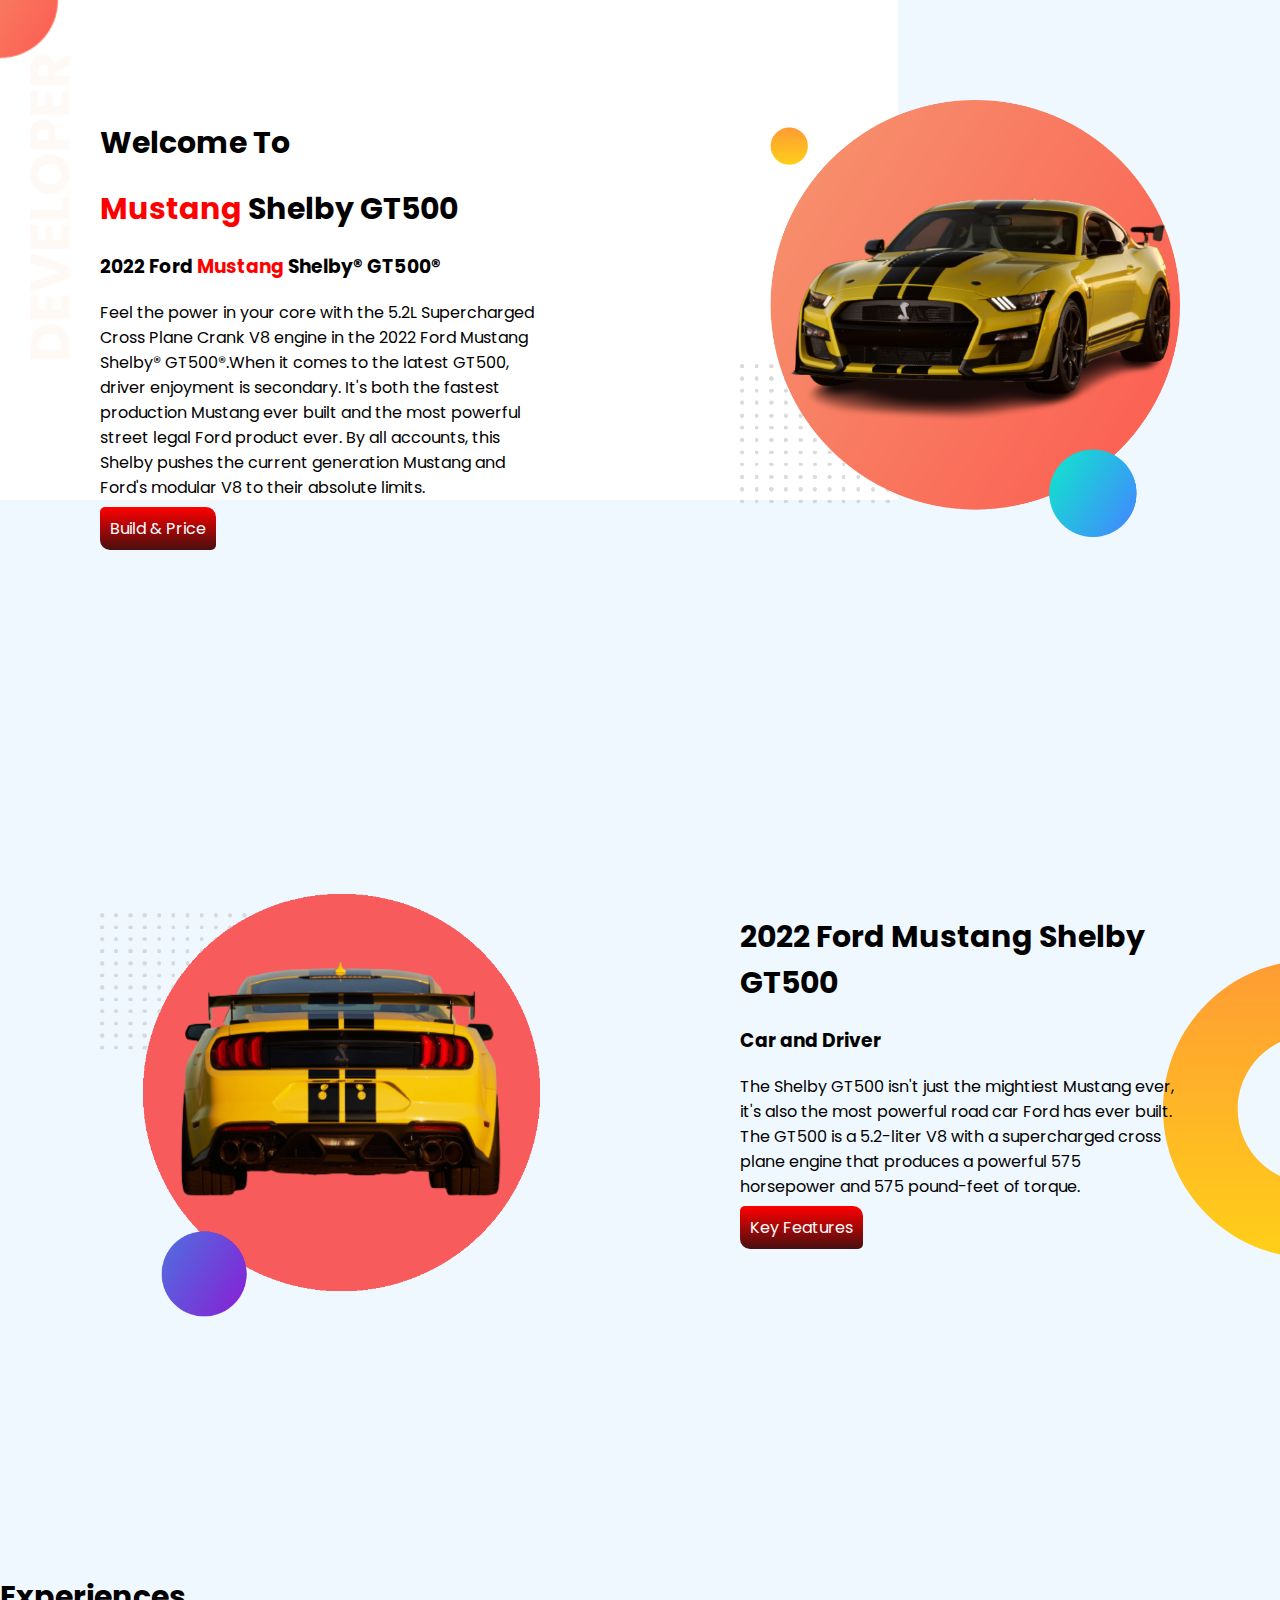
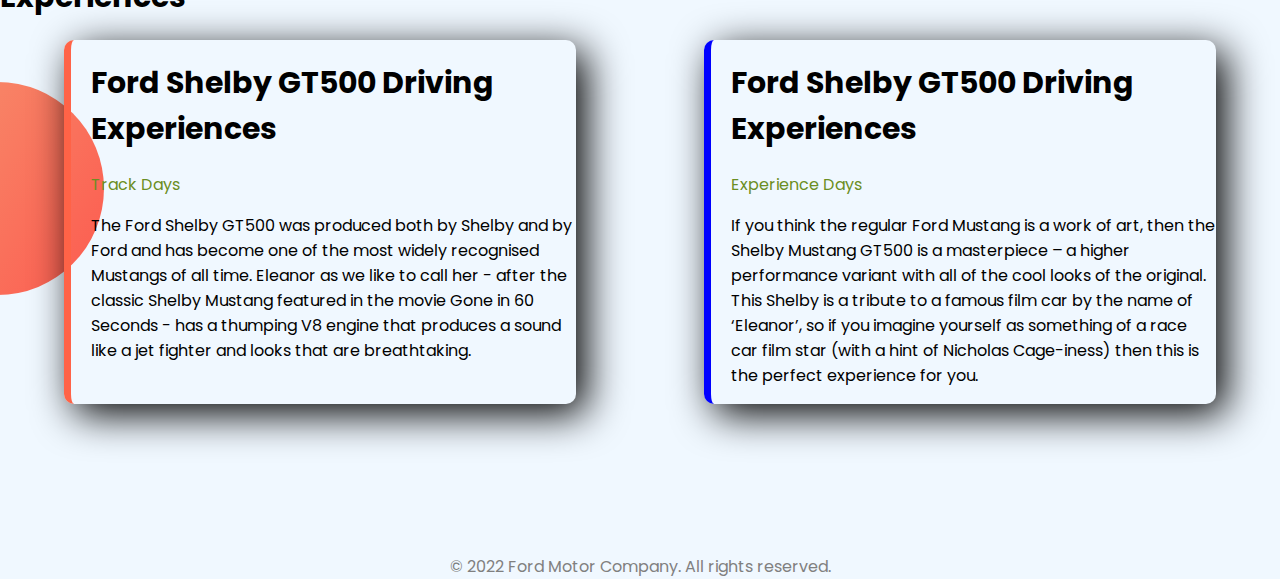
==== index.html @ d59a2803 "changed file path" ====
<!DOCTYPE html>
<html lang="en">
<head>
    <meta charset="UTF-8">
    <meta http-equiv="X-UA-Compatible" content="IE=edge">
    <meta name="viewport" content="width=device-width, initial-scale=1.0">
    <link rel="preconnect" href="https://fonts.googleapis.com">
    <link rel="preconnect" href="https://fonts.gstatic.com" crossorigin>
    <link href="https://fonts.googleapis.com/css2?family=Poppins&display=swap" rel="stylesheet">
    <link rel="stylesheet" href="/css/style.css">
    <title>Ford Mustang</title>
</head>
<body>
    <section class="top-banner flexible-container">
        <div class="half-width">
            <h1>Welcome To</h1>  
            <h1> 
            <span class="mustang">Mustang</span> Shelby GT500</h1>
            <h3>
                2022 Ford
                <span class="mustang">
                Mustang</span>  Shelby® GT500®
            </h3>
            <p>Feel the power in your core with the 5.2L Supercharged Cross Plane Crank V8 engine in the 2022 Ford Mustang Shelby® GT500®.When it comes to the latest GT500, driver enjoyment is secondary. It's both the fastest production Mustang ever built and the most powerful street legal Ford product ever. By all accounts, this Shelby pushes the current generation Mustang and Ford's modular V8 to their absolute limits.</p>
            <a class="price-button" target="_blank" href="buildprice.html">Build & Price</a>
            
        </div>
                
        <div class="half-width">
            <img src="/images/mustang-bg.png" alt="">
        </div>
    </section>

    <section class="part2 flexible-container">
        <div class="half-width">
            <img src="/images/my-bg2.png" alt="">
        </div>
        <div class="half-width">
            <h1>
                2022 Ford Mustang Shelby GT500 
            </h1>
            <h3>Car and Driver</h3>
            <p>The Shelby GT500 isn't just the mightiest Mustang ever, it's also the most powerful road car Ford has ever built. The GT500 is a 5.2-liter V8 with a supercharged cross plane engine that produces a powerful 575 horsepower and 575 pound-feet of torque.</p>
            <a class="price-button" target="_blank" href="buildprice.html">Key Features</a>
        </div>
    </section>

    <section class="part3">
        <h1>Experiences</h1>
        <div class="flexible-container">
            <div id="exp1" class="exp">
                <h1>
                    Ford Shelby GT500 Driving Experiences
                </h1>
                <author>Track Days</author>
                <p>
                    The Ford Shelby GT500 was produced both by Shelby and by Ford and has become one of the most widely recognised Mustangs of all time. Eleanor as we like to call her - after the classic Shelby Mustang featured in the movie Gone in 60 Seconds - has a thumping V8 engine that produces a sound like a jet fighter and looks that are breathtaking. 
                </p>
            </div>
    
            <div id="exp2" class="exp">
                <h1>
                    Ford Shelby GT500 Driving Experiences
                </h1>
                <author>
                    Experience Days
                </author>
                <p>
                    If you think the regular Ford Mustang is a work of art, then the Shelby Mustang GT500 is a masterpiece – a higher performance variant with all of the cool looks of the original. This Shelby is a tribute to a famous film car by the name of ‘Eleanor’, so if you imagine yourself as something of a race car film star (with a hint of Nicholas Cage-iness) then this is the perfect experience for you.
                </p>
    
            </div>
        </div>
    </section>
    <footer>
        <div class="footer">
            © 2022 Ford Motor Company. All rights reserved. 
        </div>
    </footer>
</html>
---- css/style.css ----
body{
    font-family: 'Poppins', sans-serif;
    background-color: aliceblue;
    margin: 0;
    
    
}
.mustang{
    color: red;
    font-weight: bold;
    
}
.flexible-container{
    display: flex;
    margin-bottom: 150px;

}
.half-width{
    width: 50%;
    padding: 100px;
}
.half-width img{
    width: 100%;
}
.price-button{
    text-decoration: none;
    color: white;
    padding: 10px;
    border-radius: 5px 10px;
    background-image: linear-gradient(red, rgb(72, 15, 15));
    
}
.top-banner{
    background-image:url(../images/top-banner.png); ;
    background-repeat: no-repeat;
}
.part2{
    background-image: url(../images/dream-bg.png);
    background-repeat: no-repeat;
    background-position:right ;
}
h1{
    font-size: 30px;
}
author{
    color: olivedrab;
}
.exp{
    width: 40%;
    box-shadow: 10px 10px 40px black;
    border-radius: 10px;
    margin-left: 5%;
    margin-right: 5%;
    padding-left: 20px;   
}
.part3{
    background-image: url(../images/exp-bg.png);
    background-repeat: no-repeat;
    background-position: left;
}
#exp1{
    border-left: 7px solid tomato;
}
#exp2{
    border-left: 7px solid blue;
}
.footer{
   text-align: center;
   color: gray;
}
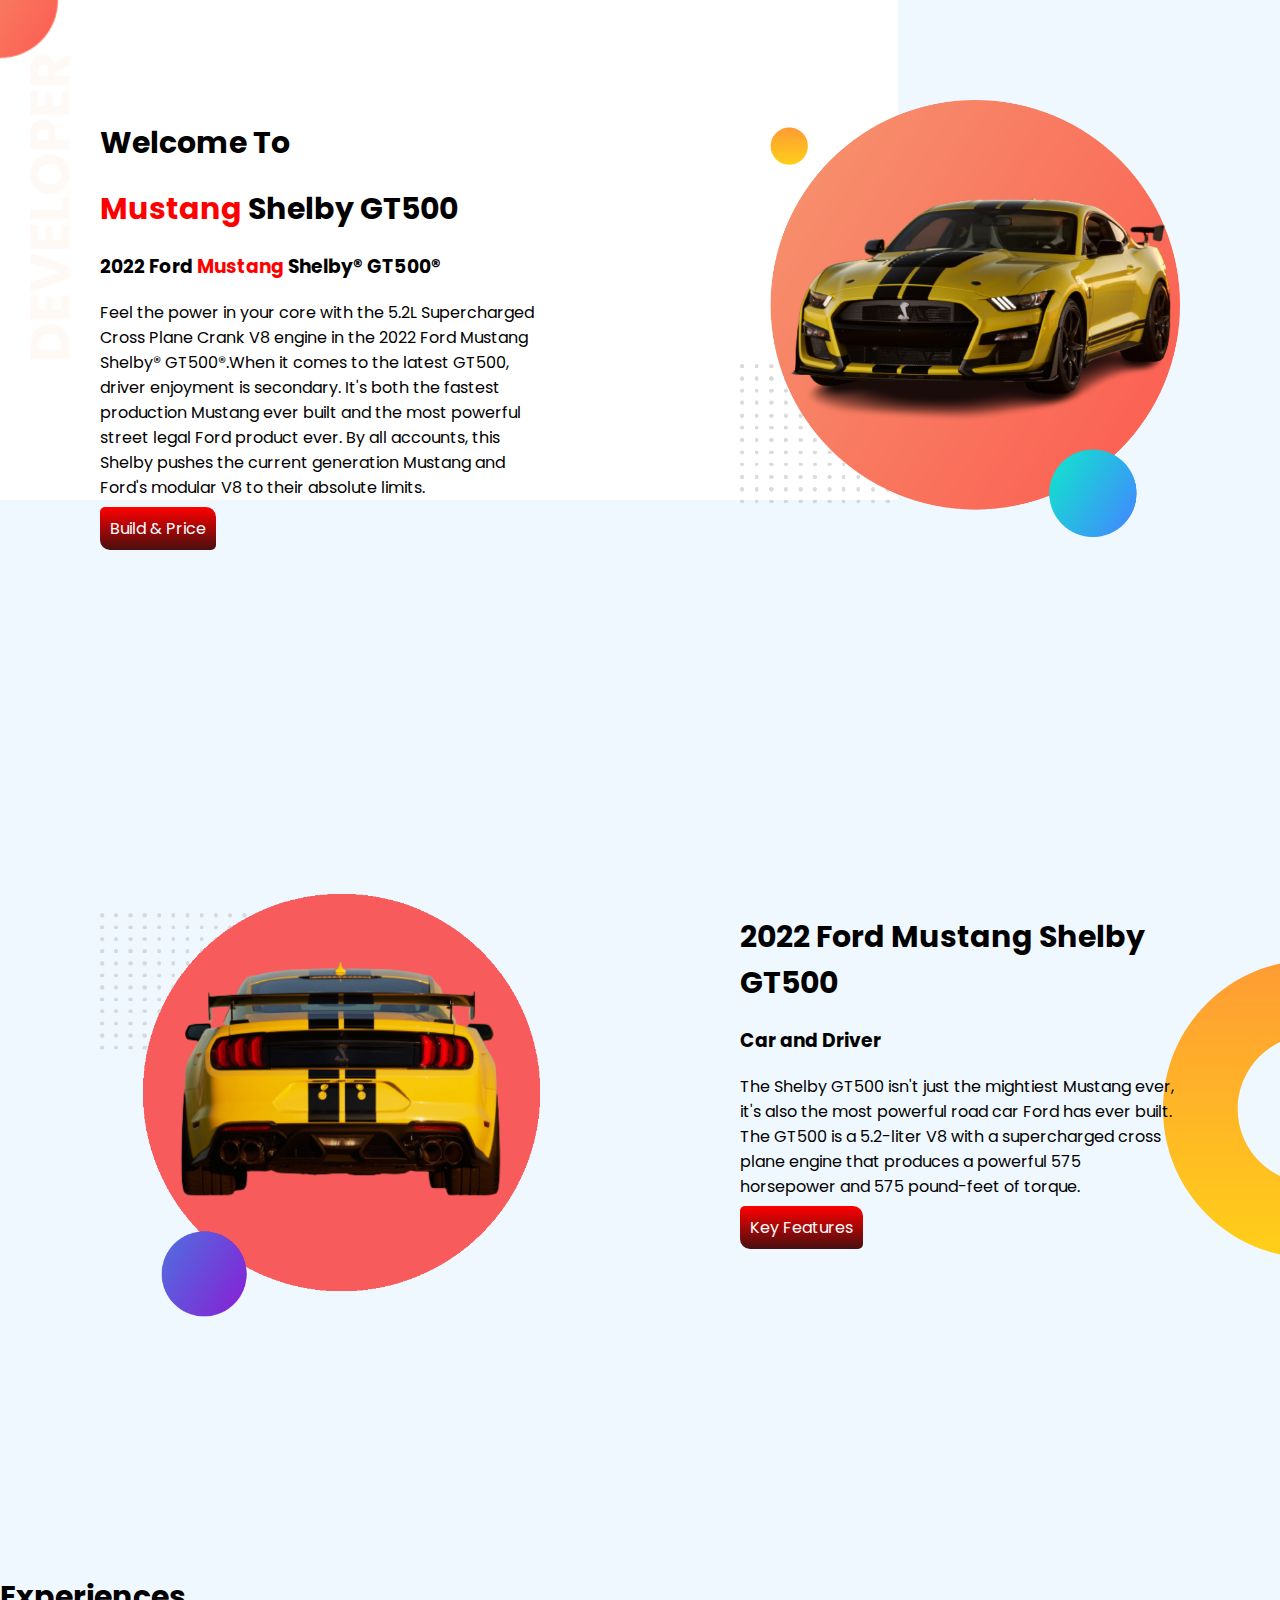
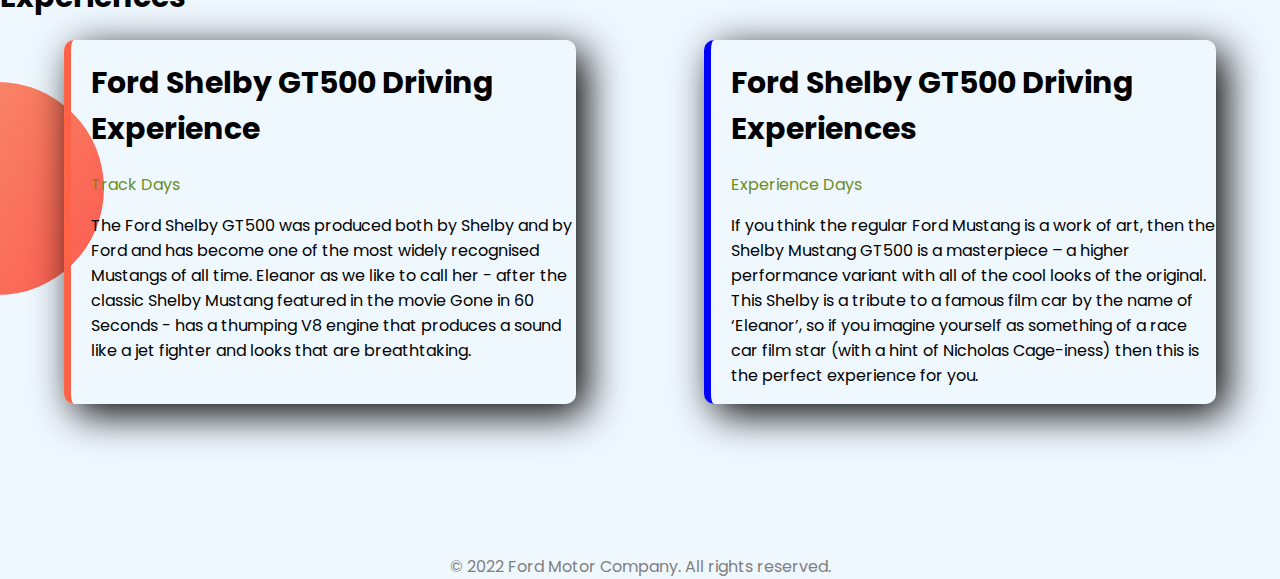
==== commit cb5f5703: "..." ====
--- a/index.html
+++ b/index.html
@@ -50,7 +50,7 @@
         <div class="flexible-container">
             <div id="exp1" class="exp">
                 <h1>
-                    Ford Shelby GT500 Driving Experiences
+                    Ford Shelby GT500 Driving Experience
                 </h1>
                 <author>Track Days</author>
                 <p>
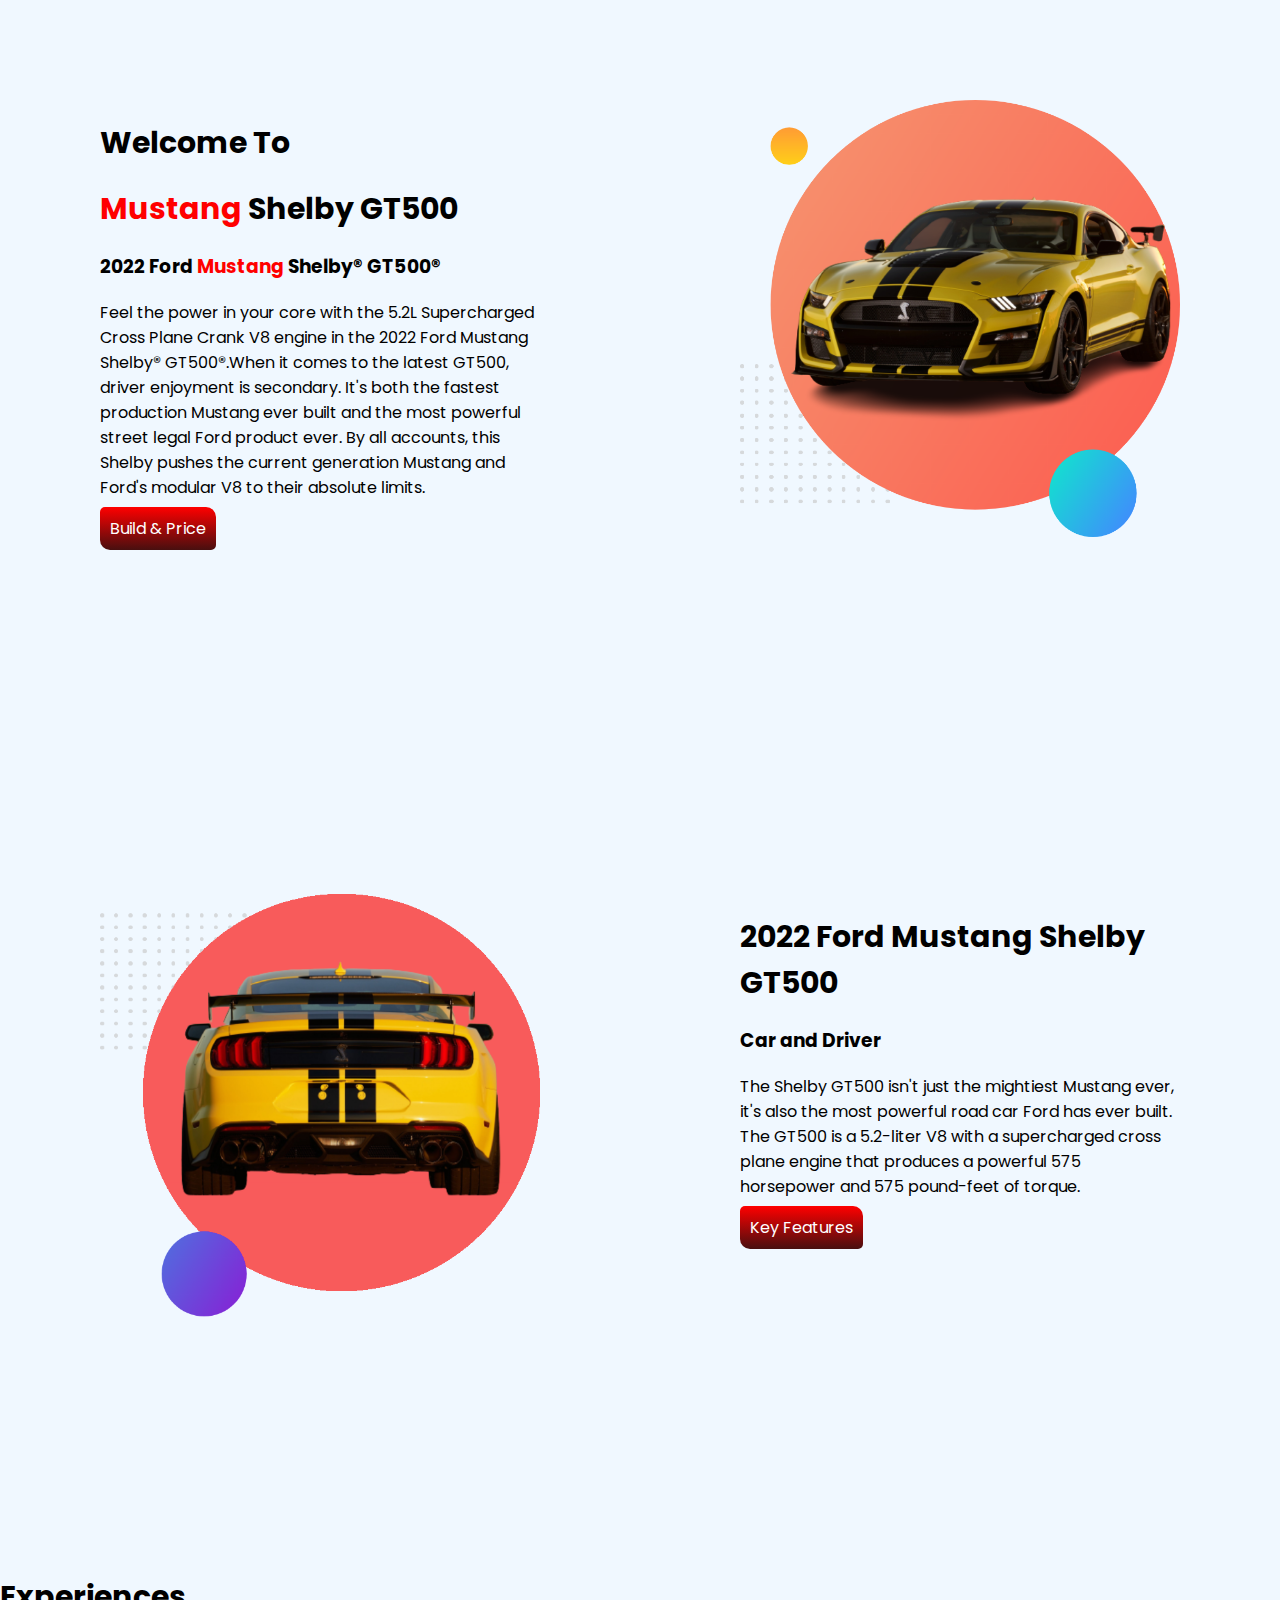
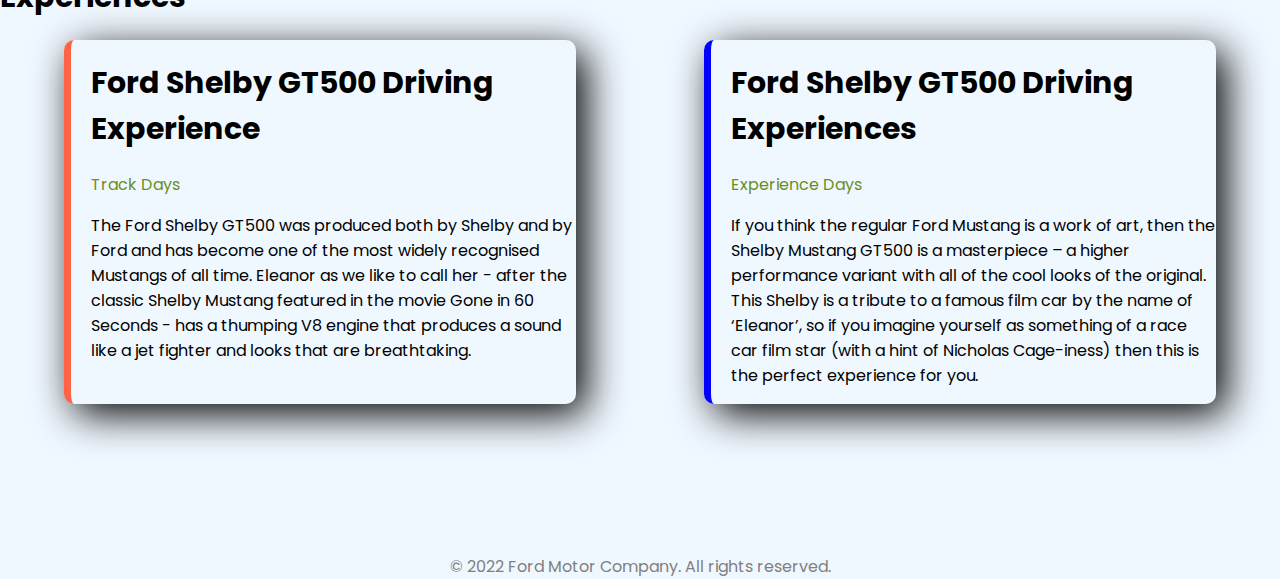
==== commit 04b4f17a: "..." ====
--- a/index.html
+++ b/index.html
@@ -7,7 +7,7 @@
     <link rel="preconnect" href="https://fonts.googleapis.com">
     <link rel="preconnect" href="https://fonts.gstatic.com" crossorigin>
     <link href="https://fonts.googleapis.com/css2?family=Poppins&display=swap" rel="stylesheet">
-    <link rel="stylesheet" href="/css/style.css">
+    <link rel="stylesheet" href="./css/style.css">
     <title>Ford Mustang</title>
 </head>
 <body>
@@ -27,13 +27,13 @@
         </div>
                 
         <div class="half-width">
-            <img src="/images/mustang-bg.png" alt="">
+            <img src="./images/mustang-bg.png" alt="">
         </div>
     </section>
 
     <section class="part2 flexible-container">
         <div class="half-width">
-            <img src="/images/my-bg2.png" alt="">
+            <img src="./images/my-bg2.png" alt="">
         </div>
         <div class="half-width">
             <h1>
--- a/css/style.css
+++ b/css/style.css
@@ -31,11 +31,11 @@
     
 }
 .top-banner{
-    background-image:url(../images/top-banner.png); ;
+    background-image:url(./images/top-banner.png); ;
     background-repeat: no-repeat;
 }
 .part2{
-    background-image: url(../images/dream-bg.png);
+    background-image: url(./images/dream-bg.png);
     background-repeat: no-repeat;
     background-position:right ;
 }
@@ -54,7 +54,7 @@
     padding-left: 20px;   
 }
 .part3{
-    background-image: url(../images/exp-bg.png);
+    background-image: url(./images/exp-bg.png);
     background-repeat: no-repeat;
     background-position: left;
 }
